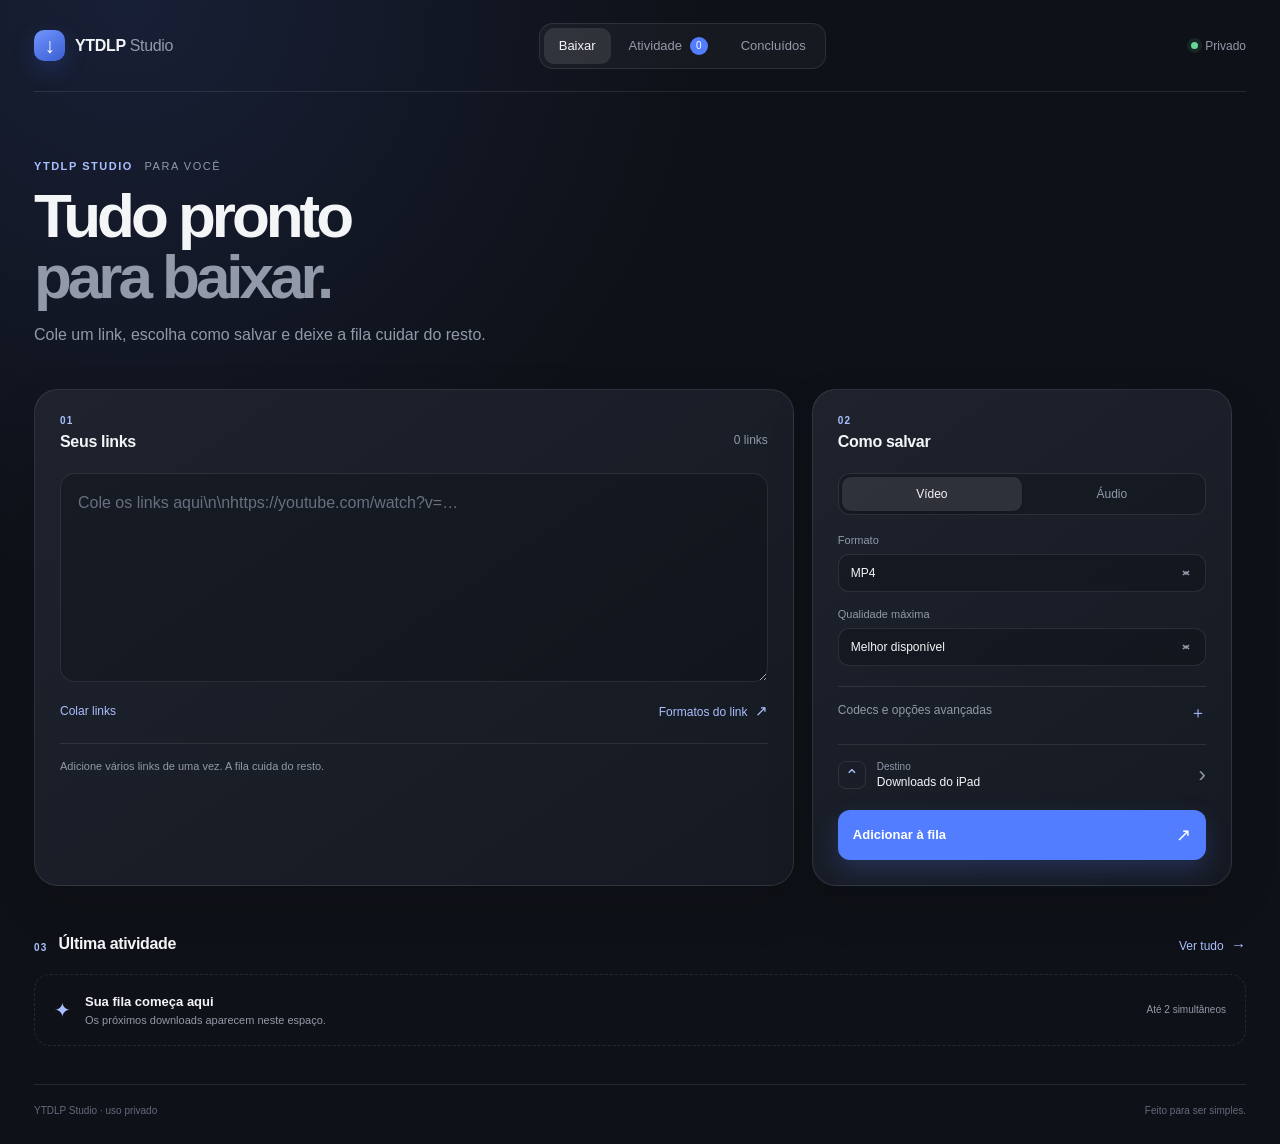
==== webapp/index.html @ c94beeeb "Add private iPad web frontend" ====
<!doctype html>
<html lang="pt-BR">
  <head>
    <meta charset="UTF-8" />
    <meta name="viewport" content="width=device-width, initial-scale=1, viewport-fit=cover" />
    <meta name="theme-color" content="#10131a" />
    <meta name="description" content="YTDLP Studio — downloads simples para você." />
    <link rel="icon" href="favicon.svg" type="image/svg+xml" />
    <link rel="stylesheet" href="styles.css" />
    <title>YTDLP Studio</title>
  </head>
  <body>
    <div class="app-shell">
      <header class="topbar">
        <a class="brand" href="#download" aria-label="YTDLP Studio, início">
          <span class="brand-mark" aria-hidden="true">↓</span>
          <span>YTDLP <em>Studio</em></span>
        </a>
        <nav class="nav-pills" aria-label="Navegação principal">
          <button class="nav-pill is-active" data-view="download">Baixar</button>
          <button class="nav-pill" data-view="activity">Atividade <span class="nav-count" id="active-count">0</span></button>
          <button class="nav-pill" data-view="completed">Concluídos</button>
        </nav>
        <div class="connection-status"><span class="status-dot"></span><span>Privado</span></div>
      </header>

      <main class="content">
        <section class="view is-visible" id="view-download" aria-labelledby="download-title">
          <div class="hero-copy">
            <p class="eyebrow">YTDLP Studio <span>para você</span></p>
            <h1 id="download-title">Tudo pronto<br /><span>para baixar.</span></h1>
            <p class="lede">Cole um link, escolha como salvar e deixe a fila cuidar do resto.</p>
          </div>

          <div class="composer-grid">
            <section class="panel links-panel" aria-labelledby="links-title">
              <div class="panel-heading">
                <div><p class="section-kicker">01</p><h2 id="links-title">Seus links</h2></div>
                <span class="link-count" id="link-count">0 links</span>
              </div>
              <label class="sr-only" for="links-input">Links para baixar, um por linha</label>
              <textarea id="links-input" rows="7" placeholder="Cole os links aqui\n\nhttps://youtube.com/watch?v=…"></textarea>
              <div class="input-footer">
                <button class="text-button" id="paste-button" type="button">Colar links</button>
                <button class="text-button" id="formats-button" type="button">Formatos do link <span>↗</span></button>
              </div>
              <p class="helper">Adicione vários links de uma vez. A fila cuida do resto.</p>
            </section>

            <section class="panel options-panel" aria-labelledby="options-title">
              <div class="panel-heading"><div><p class="section-kicker">02</p><h2 id="options-title">Como salvar</h2></div></div>
              <div class="segmented" role="group" aria-label="Tipo de mídia">
                <button class="segment is-selected" data-kind="video" type="button">Vídeo</button>
                <button class="segment" data-kind="audio" type="button">Áudio</button>
              </div>
              <div class="field-row">
                <label for="format-select">Formato</label>
                <select id="format-select"><option value="mp4">MP4</option><option value="webm">WebM</option><option value="mkv">MKV</option><option value="gif">GIF</option></select>
              </div>
              <div class="field-row" id="video-settings">
                <label for="quality-select">Qualidade máxima</label>
                <select id="quality-select"><option>Melhor disponível</option><option>2160p · 4K</option><option>1440p · 2K</option><option>1080p · Full HD</option><option>720p · HD</option></select>
              </div>
              <div class="field-row is-hidden" id="audio-settings">
                <label for="audio-quality-select">Qualidade de áudio</label>
                <select id="audio-quality-select"><option>Melhor disponível</option><option>320 kbps</option><option>192 kbps</option><option>128 kbps</option></select>
              </div>
              <details class="advanced-options">
                <summary>Codecs e opções avançadas <span>＋</span></summary>
                <div class="advanced-content">
                  <div class="field-row"><label for="codec-select">Codec da fonte</label><select id="codec-select"><option>Qualquer codec</option><option>H.264 / AVC</option><option>VP9</option><option>AV1</option></select></div>
                  <p class="helper">O vídeo é remuxado sem recodificar. Áudio pode ser convertido quando necessário.</p>
                </div>
              </details>
              <div class="destination"><span class="destination-icon">⌄</span><div><small>Destino</small><strong>Downloads do iPad</strong></div><span class="destination-arrow">›</span></div>
              <button class="primary-button" id="download-button" type="button"><span>Adicionar à fila</span><span class="button-arrow">↗</span></button>
            </section>
          </div>

          <section class="recent-section" aria-labelledby="recent-title">
            <div class="section-heading"><div><p class="section-kicker">03</p><h2 id="recent-title">Última atividade</h2></div><button class="text-button" data-view-target="activity" type="button">Ver tudo <span>→</span></button></div>
            <div id="recent-list" class="job-list"></div>
            <div id="recent-empty" class="empty-state"><span class="empty-icon">✦</span><div><strong>Sua fila começa aqui</strong><p>Os próximos downloads aparecem neste espaço.</p></div><span class="queue-note">Até 2 simultâneos</span></div>
          </section>
        </section>

        <section class="view" id="view-activity" aria-labelledby="activity-title">
          <div class="page-heading"><p class="eyebrow">Acompanhe tudo</p><h1 id="activity-title">Cada download,<br /><span>no seu tempo.</span></h1><p class="lede">O que está baixando e o que vem a seguir.</p></div>
          <div class="stats"><div><strong id="stat-active">0</strong><span>Baixando</span></div><div><strong id="stat-queued">0</strong><span>Na fila</span></div><div><strong id="stat-done">0</strong><span>Concluídos</span></div></div>
          <div id="activity-list" class="job-list full-list"></div>
          <div id="activity-empty" class="empty-large"><span>✦</span><h2>Tudo em dia</h2><p>Adicione novos links para começar sua próxima fila.</p><button class="secondary-button" data-view-target="download" type="button">Adicionar links</button></div>
        </section>

        <section class="view" id="view-completed" aria-labelledby="completed-title">
          <div class="page-heading"><p class="eyebrow">Sua coleção</p><h1 id="completed-title">Prontos para<br /><span>dar play.</span></h1><p class="lede">Seus downloads finalizados, reunidos em um lugar.</p></div>
          <div id="completed-list" class="job-list full-list"></div>
          <div id="completed-empty" class="empty-large"><span>✦</span><h2>Sua coleção começa aqui</h2><p>Quando um download terminar, você vai encontrá-lo aqui.</p><button class="secondary-button" data-view-target="download" type="button">Adicionar links</button></div>
        </section>
      </main>
      <footer class="footer"><span>YTDLP Studio · uso privado</span><span>Feito para ser simples.</span></footer>
    </div>
    <div class="toast" id="toast" role="status" aria-live="polite"></div>
    <script src="app.js"></script>
  </body>
</html>
---- webapp/styles.css ----
:root{color-scheme:dark;--bg:#0e1117;--surface:#171b24;--surface-2:#1d222d;--text:#f4f5f7;--muted:#9299a9;--line:rgba(255,255,255,.095);--blue:#527dff;--blue-bright:#aabfff;--orange:#f0a36f;--radius:24px}*{box-sizing:border-box}html{scroll-behavior:smooth}body{margin:0;background:radial-gradient(circle at 10% 0%,rgba(74,107,214,.16),transparent 36rem),var(--bg);color:var(--text);font-family:-apple-system,BlinkMacSystemFont,"Segoe UI",sans-serif;min-width:320px}button,select,textarea{font:inherit}button{cursor:pointer;color:inherit}.app-shell{max-width:1280px;margin:auto;min-height:100svh;padding:0 34px}.topbar{height:92px;display:flex;align-items:center;justify-content:space-between;gap:28px;border-bottom:1px solid var(--line)}.brand{display:flex;align-items:center;gap:10px;color:var(--text);font-size:16px;font-weight:650;letter-spacing:-.02em;text-decoration:none;white-space:nowrap}.brand em{color:var(--muted);font-style:normal;font-weight:450}.brand-mark{display:grid;place-items:center;width:31px;height:31px;border-radius:10px;background:linear-gradient(145deg,#7094ff,#3b5ed1);color:#fff;font-size:21px;font-weight:500;box-shadow:0 8px 22px rgba(59,94,209,.25)}.nav-pills{display:flex;gap:3px;padding:4px;border:1px solid var(--line);border-radius:14px;background:rgba(255,255,255,.035)}.nav-pill{border:0;border-radius:10px;background:transparent;color:var(--muted);padding:9px 15px;font-size:13px;transition:.2s}.nav-pill:hover,.nav-pill.is-active{background:rgba(255,255,255,.1);color:var(--text)}.nav-count{display:inline-grid;place-items:center;min-width:18px;height:18px;border-radius:9px;background:var(--blue);color:#fff;font-size:10px;margin-left:4px}.connection-status{display:flex;align-items:center;gap:7px;color:var(--muted);font-size:12px;white-space:nowrap}.status-dot{width:7px;height:7px;border-radius:50%;background:#66d69a;box-shadow:0 0 0 4px rgba(102,214,154,.1)}.content{padding:68px 0 38px}.view{display:none}.view.is-visible{display:block;animation:appear .25s ease-out}@keyframes appear{from{opacity:0;transform:translateY(5px)}to{opacity:1;transform:none}}.hero-copy,.page-heading{margin-bottom:42px}.eyebrow{margin:0 0 13px;color:var(--blue-bright);font-size:11px;letter-spacing:.14em;text-transform:uppercase;font-weight:700}.eyebrow span{color:var(--muted);font-weight:500;margin-left:7px}h1{margin:0;font-size:clamp(40px,5vw,62px);line-height:.99;letter-spacing:-.065em;font-weight:650}h1 span{color:var(--muted)}h2{margin:0;font-size:16px;letter-spacing:-.02em}.lede{color:var(--muted);font-size:16px;line-height:1.5;margin:15px 0 0;max-width:540px}.composer-grid{display:grid;grid-template-columns:minmax(0,1.4fr) minmax(320px,.8fr);gap:18px}.panel{background:linear-gradient(145deg,rgba(31,36,47,.96),rgba(22,26,35,.96));border:1px solid var(--line);border-radius:var(--radius);padding:25px;box-shadow:0 20px 50px rgba(0,0,0,.12)}.panel-heading,.section-heading{display:flex;align-items:flex-start;justify-content:space-between;gap:20px;margin-bottom:22px}.section-kicker{color:var(--blue-bright);font-size:10px;font-weight:700;letter-spacing:.12em;margin:0 0 7px}.link-count{color:var(--muted);font-size:12px;padding-top:18px}textarea{display:block;width:100%;resize:vertical;min-height:194px;border:1px solid var(--line);border-radius:15px;background:rgba(0,0,0,.19);color:var(--text);padding:17px;outline:0;line-height:1.55}textarea:focus,select:focus{border-color:var(--blue);box-shadow:0 0 0 3px rgba(82,125,255,.14)}textarea::placeholder{color:#687080}.input-footer{display:flex;justify-content:space-between;align-items:center;margin:15px 0 18px}.text-button{border:0;background:transparent;color:var(--blue-bright);padding:5px 0;font-size:12px}.text-button:hover{text-decoration:underline}.text-button span{font-size:15px;margin-left:4px}.helper{color:var(--muted);font-size:11px;line-height:1.45;margin:0;padding-top:15px;border-top:1px solid var(--line)}.segmented{display:grid;grid-template-columns:1fr 1fr;padding:3px;border-radius:12px;border:1px solid var(--line);background:rgba(0,0,0,.16);margin-bottom:19px}.segment{border:0;border-radius:9px;background:transparent;color:var(--muted);padding:10px;font-size:12px}.segment.is-selected{background:rgba(255,255,255,.1);color:var(--text);box-shadow:0 1px 4px rgba(0,0,0,.2)}.field-row{display:grid;gap:8px;margin-top:16px}.field-row label{color:var(--muted);font-size:11px}select{width:100%;appearance:none;border:1px solid var(--line);border-radius:11px;background:rgba(0,0,0,.2) url("data:image/svg+xml,%3Csvg xmlns='http://www.w3.org/2000/svg' width='12' height='12' fill='none' stroke='%239299a9' stroke-width='1.5'%3E%3Cpath d='m3 4 3 3 3-3M3 8l3-3 3 3'/%3E%3C/svg%3E") no-repeat right 13px center;color:var(--text);padding:11px 35px 11px 12px;outline:0;font-size:12px}.advanced-options{border-top:1px solid var(--line);margin-top:20px;padding-top:16px}.advanced-options summary{display:flex;justify-content:space-between;color:var(--muted);font-size:12px;cursor:pointer;list-style:none}.advanced-options summary::-webkit-details-marker{display:none}.advanced-options summary span{font-size:16px;color:var(--blue-bright)}.advanced-content{padding-top:3px}.destination{display:flex;align-items:center;gap:11px;border-top:1px solid var(--line);margin-top:20px;padding-top:16px}.destination-icon{display:grid;place-items:center;width:28px;height:28px;border:1px solid var(--line);border-radius:8px;color:var(--blue-bright);font-size:17px;transform:rotate(180deg)}.destination div{display:grid;gap:3px;flex:1}.destination small{color:var(--muted);font-size:10px}.destination strong{font-size:12px;font-weight:500}.destination-arrow{font-size:22px;color:var(--muted)}.primary-button,.secondary-button{width:100%;display:flex;align-items:center;justify-content:space-between;border:0;border-radius:12px;padding:14px 15px;margin-top:21px;background:var(--blue);color:#fff;font-size:13px;font-weight:650;box-shadow:0 10px 24px rgba(82,125,255,.22);transition:.2s}.primary-button:hover{background:#648aff;transform:translateY(-1px)}.button-arrow{font-size:18px;font-weight:400}.recent-section{margin-top:45px}.section-heading{align-items:center;margin-bottom:16px}.section-heading>div{display:flex;align-items:flex-end;gap:11px}.section-heading .section-kicker{margin:0}.job-list{display:grid;gap:10px}.job-card{display:grid;grid-template-columns:1fr auto;gap:18px;align-items:center;padding:17px 19px;border:1px solid var(--line);border-radius:16px;background:rgba(255,255,255,.035)}.job-main{min-width:0}.job-title{font-size:13px;font-weight:600;white-space:nowrap;overflow:hidden;text-overflow:ellipsis}.job-detail{color:var(--muted);font-size:11px;margin-top:5px}.job-progress{height:4px;border-radius:3px;background:rgba(255,255,255,.09);margin-top:12px;overflow:hidden}.job-progress span{display:block;height:100%;border-radius:inherit;background:var(--blue);transition:width .5s}.job-side{text-align:right;min-width:74px}.job-percent{font-size:12px;color:var(--blue-bright)}.job-state{color:var(--muted);font-size:10px;margin-top:4px}.job-action{border:1px solid var(--line);border-radius:8px;background:transparent;color:var(--muted);font-size:11px;padding:7px 9px;margin-top:8px}.job-action:hover{color:var(--text);border-color:var(--blue)}.empty-state{display:flex;align-items:center;gap:14px;border:1px dashed var(--line);border-radius:16px;padding:19px;color:var(--muted)}.empty-state strong{display:block;color:var(--text);font-size:13px}.empty-state p{margin:5px 0 0;font-size:11px}.empty-icon,.empty-large>span{color:var(--blue-bright);font-size:20px}.queue-note{margin-left:auto;font-size:10px}.stats{display:flex;gap:55px;margin:-10px 0 35px}.stats div{display:grid;gap:4px}.stats strong{color:var(--blue-bright);font-size:28px;font-weight:600;letter-spacing:-.05em}.stats span{color:var(--muted);font-size:11px}.full-list{max-width:850px}.empty-large{text-align:center;padding:70px 10px;color:var(--muted)}.empty-large>span{display:block;font-size:30px;margin-bottom:15px}.empty-large h2{color:var(--text);font-size:20px}.empty-large p{font-size:13px;margin:9px 0 20px}.secondary-button{display:inline-flex;width:auto;margin:0;padding:11px 16px;background:transparent;border:1px solid var(--line);box-shadow:none}.secondary-button:hover{border-color:var(--blue);background:rgba(82,125,255,.1)}.footer{display:flex;justify-content:space-between;border-top:1px solid var(--line);padding:20px 0 28px;color:#626a7b;font-size:10px}.toast{position:fixed;left:50%;bottom:25px;transform:translate(-50%,20px);opacity:0;pointer-events:none;padding:12px 16px;border:1px solid var(--line);border-radius:11px;background:#252c3a;color:var(--text);font-size:12px;transition:.25s;box-shadow:0 12px 30px rgba(0,0,0,.3)}.toast.is-visible{opacity:1;transform:translate(-50%,0)}.is-hidden{display:none!important}.sr-only{position:absolute;width:1px;height:1px;padding:0;margin:-1px;overflow:hidden;clip:rect(0,0,0,0);white-space:nowrap;border:0}@media(max-width:760px){.app-shell{padding:0 17px}.topbar{height:auto;min-height:75px;flex-wrap:wrap;gap:12px;padding:14px 0}.brand{font-size:14px}.connection-status{display:none}.nav-pills{order:3;width:100%;justify-content:space-between}.nav-pill{flex:1;padding:9px 7px}.content{padding:42px 0 28px}.hero-copy,.page-heading{margin-bottom:30px}h1{font-size:43px}.lede{font-size:14px}.composer-grid{grid-template-columns:1fr;gap:13px}.panel{padding:20px;border-radius:20px}.links-panel textarea{min-height:165px}.recent-section{margin-top:35px}.footer{font-size:9px}.job-card{grid-template-columns:1fr;gap:11px}.job-side{text-align:left;display:flex;align-items:center;gap:10px}.job-action{margin:0}.stats{gap:30px;margin-bottom:25px}}@media(min-width:761px){.options-panel{max-width:420px}.page-heading{max-width:650px}}
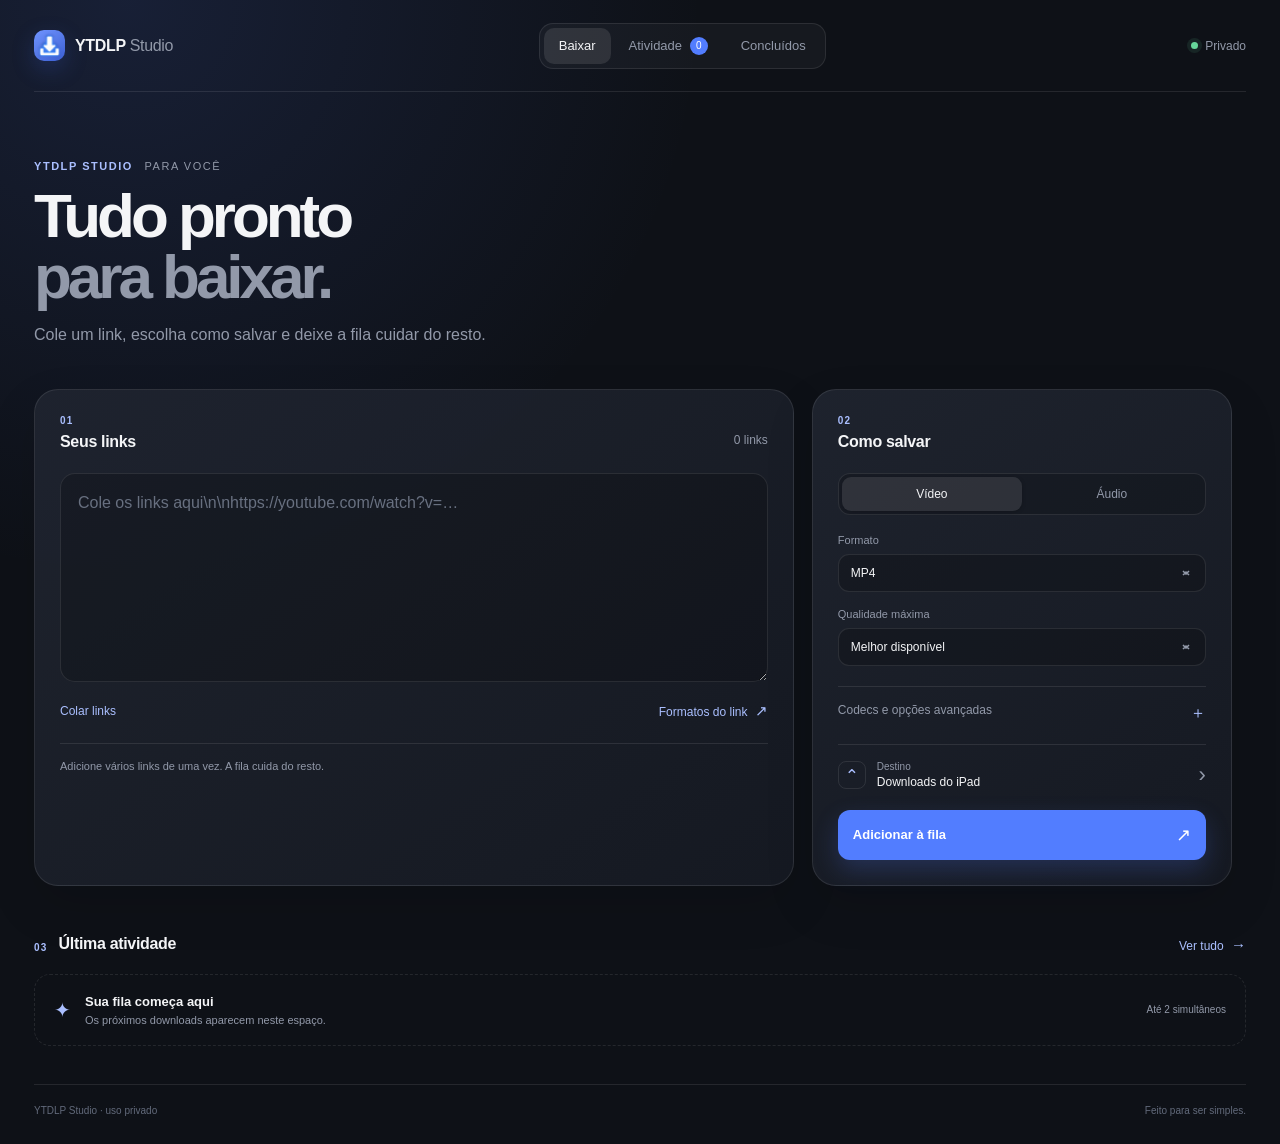
==== commit 26b2a6d6: "Add YTDLP icon to web app" ====
--- a/webapp/index.html
+++ b/webapp/index.html
@@ -5,6 +5,9 @@
     <meta name="viewport" content="width=device-width, initial-scale=1, viewport-fit=cover" />
     <meta name="theme-color" content="#10131a" />
     <meta name="description" content="YTDLP Studio — downloads simples para você." />
+    <meta name="apple-mobile-web-app-capable" content="yes" />
+    <meta name="apple-mobile-web-app-status-bar-style" content="black-translucent" />
+    <link rel="apple-touch-icon" href="app-icon.png" />
     <link rel="icon" href="favicon.svg" type="image/svg+xml" />
     <link rel="stylesheet" href="styles.css" />
     <title>YTDLP Studio</title>
@@ -13,7 +16,7 @@
     <div class="app-shell">
       <header class="topbar">
         <a class="brand" href="#download" aria-label="YTDLP Studio, início">
-          <span class="brand-mark" aria-hidden="true">↓</span>
+          <img class="brand-mark" src="app-icon.png" alt="" />
           <span>YTDLP <em>Studio</em></span>
         </a>
         <nav class="nav-pills" aria-label="Navegação principal">
@@ -100,6 +103,21 @@
       <footer class="footer"><span>YTDLP Studio · uso privado</span><span>Feito para ser simples.</span></footer>
     </div>
     <div class="toast" id="toast" role="status" aria-live="polite"></div>
+    <div class="login-overlay is-hidden" id="login-overlay" role="dialog" aria-modal="true" aria-labelledby="login-title">
+      <form class="login-card" id="login-form">
+        <img class="brand-mark" src="app-icon.png" alt="" />
+        <p class="eyebrow">Acesso privado</p>
+        <h2 id="login-title">Só para vocês.</h2>
+        <p>Digite a senha para abrir o YTDLP Studio.</p>
+        <label class="sr-only" for="login-password">Senha</label>
+        <input id="login-password" type="password" autocomplete="current-password" placeholder="Senha de acesso" required />
+        <button class="primary-button" type="submit"><span>Entrar</span><span class="button-arrow">↗</span></button>
+        <small id="login-error" class="login-error"></small>
+      </form>
+    </div>
+    <script>
+      window.YTDLP_API_BASE = "https://ytdlp-backend-qrwm.onrender.com";
+    </script>
     <script src="app.js"></script>
   </body>
 </html>
--- a/webapp/styles.css
+++ b/webapp/styles.css
@@ -1 +1,2 @@
 :root{color-scheme:dark;--bg:#0e1117;--surface:#171b24;--surface-2:#1d222d;--text:#f4f5f7;--muted:#9299a9;--line:rgba(255,255,255,.095);--blue:#527dff;--blue-bright:#aabfff;--orange:#f0a36f;--radius:24px}*{box-sizing:border-box}html{scroll-behavior:smooth}body{margin:0;background:radial-gradient(circle at 10% 0%,rgba(74,107,214,.16),transparent 36rem),var(--bg);color:var(--text);font-family:-apple-system,BlinkMacSystemFont,"Segoe UI",sans-serif;min-width:320px}button,select,textarea{font:inherit}button{cursor:pointer;color:inherit}.app-shell{max-width:1280px;margin:auto;min-height:100svh;padding:0 34px}.topbar{height:92px;display:flex;align-items:center;justify-content:space-between;gap:28px;border-bottom:1px solid var(--line)}.brand{display:flex;align-items:center;gap:10px;color:var(--text);font-size:16px;font-weight:650;letter-spacing:-.02em;text-decoration:none;white-space:nowrap}.brand em{color:var(--muted);font-style:normal;font-weight:450}.brand-mark{display:grid;place-items:center;width:31px;height:31px;border-radius:10px;background:linear-gradient(145deg,#7094ff,#3b5ed1);color:#fff;font-size:21px;font-weight:500;box-shadow:0 8px 22px rgba(59,94,209,.25)}.nav-pills{display:flex;gap:3px;padding:4px;border:1px solid var(--line);border-radius:14px;background:rgba(255,255,255,.035)}.nav-pill{border:0;border-radius:10px;background:transparent;color:var(--muted);padding:9px 15px;font-size:13px;transition:.2s}.nav-pill:hover,.nav-pill.is-active{background:rgba(255,255,255,.1);color:var(--text)}.nav-count{display:inline-grid;place-items:center;min-width:18px;height:18px;border-radius:9px;background:var(--blue);color:#fff;font-size:10px;margin-left:4px}.connection-status{display:flex;align-items:center;gap:7px;color:var(--muted);font-size:12px;white-space:nowrap}.status-dot{width:7px;height:7px;border-radius:50%;background:#66d69a;box-shadow:0 0 0 4px rgba(102,214,154,.1)}.content{padding:68px 0 38px}.view{display:none}.view.is-visible{display:block;animation:appear .25s ease-out}@keyframes appear{from{opacity:0;transform:translateY(5px)}to{opacity:1;transform:none}}.hero-copy,.page-heading{margin-bottom:42px}.eyebrow{margin:0 0 13px;color:var(--blue-bright);font-size:11px;letter-spacing:.14em;text-transform:uppercase;font-weight:700}.eyebrow span{color:var(--muted);font-weight:500;margin-left:7px}h1{margin:0;font-size:clamp(40px,5vw,62px);line-height:.99;letter-spacing:-.065em;font-weight:650}h1 span{color:var(--muted)}h2{margin:0;font-size:16px;letter-spacing:-.02em}.lede{color:var(--muted);font-size:16px;line-height:1.5;margin:15px 0 0;max-width:540px}.composer-grid{display:grid;grid-template-columns:minmax(0,1.4fr) minmax(320px,.8fr);gap:18px}.panel{background:linear-gradient(145deg,rgba(31,36,47,.96),rgba(22,26,35,.96));border:1px solid var(--line);border-radius:var(--radius);padding:25px;box-shadow:0 20px 50px rgba(0,0,0,.12)}.panel-heading,.section-heading{display:flex;align-items:flex-start;justify-content:space-between;gap:20px;margin-bottom:22px}.section-kicker{color:var(--blue-bright);font-size:10px;font-weight:700;letter-spacing:.12em;margin:0 0 7px}.link-count{color:var(--muted);font-size:12px;padding-top:18px}textarea{display:block;width:100%;resize:vertical;min-height:194px;border:1px solid var(--line);border-radius:15px;background:rgba(0,0,0,.19);color:var(--text);padding:17px;outline:0;line-height:1.55}textarea:focus,select:focus{border-color:var(--blue);box-shadow:0 0 0 3px rgba(82,125,255,.14)}textarea::placeholder{color:#687080}.input-footer{display:flex;justify-content:space-between;align-items:center;margin:15px 0 18px}.text-button{border:0;background:transparent;color:var(--blue-bright);padding:5px 0;font-size:12px}.text-button:hover{text-decoration:underline}.text-button span{font-size:15px;margin-left:4px}.helper{color:var(--muted);font-size:11px;line-height:1.45;margin:0;padding-top:15px;border-top:1px solid var(--line)}.segmented{display:grid;grid-template-columns:1fr 1fr;padding:3px;border-radius:12px;border:1px solid var(--line);background:rgba(0,0,0,.16);margin-bottom:19px}.segment{border:0;border-radius:9px;background:transparent;color:var(--muted);padding:10px;font-size:12px}.segment.is-selected{background:rgba(255,255,255,.1);color:var(--text);box-shadow:0 1px 4px rgba(0,0,0,.2)}.field-row{display:grid;gap:8px;margin-top:16px}.field-row label{color:var(--muted);font-size:11px}select{width:100%;appearance:none;border:1px solid var(--line);border-radius:11px;background:rgba(0,0,0,.2) url("data:image/svg+xml,%3Csvg xmlns='http://www.w3.org/2000/svg' width='12' height='12' fill='none' stroke='%239299a9' stroke-width='1.5'%3E%3Cpath d='m3 4 3 3 3-3M3 8l3-3 3 3'/%3E%3C/svg%3E") no-repeat right 13px center;color:var(--text);padding:11px 35px 11px 12px;outline:0;font-size:12px}.advanced-options{border-top:1px solid var(--line);margin-top:20px;padding-top:16px}.advanced-options summary{display:flex;justify-content:space-between;color:var(--muted);font-size:12px;cursor:pointer;list-style:none}.advanced-options summary::-webkit-details-marker{display:none}.advanced-options summary span{font-size:16px;color:var(--blue-bright)}.advanced-content{padding-top:3px}.destination{display:flex;align-items:center;gap:11px;border-top:1px solid var(--line);margin-top:20px;padding-top:16px}.destination-icon{display:grid;place-items:center;width:28px;height:28px;border:1px solid var(--line);border-radius:8px;color:var(--blue-bright);font-size:17px;transform:rotate(180deg)}.destination div{display:grid;gap:3px;flex:1}.destination small{color:var(--muted);font-size:10px}.destination strong{font-size:12px;font-weight:500}.destination-arrow{font-size:22px;color:var(--muted)}.primary-button,.secondary-button{width:100%;display:flex;align-items:center;justify-content:space-between;border:0;border-radius:12px;padding:14px 15px;margin-top:21px;background:var(--blue);color:#fff;font-size:13px;font-weight:650;box-shadow:0 10px 24px rgba(82,125,255,.22);transition:.2s}.primary-button:hover{background:#648aff;transform:translateY(-1px)}.button-arrow{font-size:18px;font-weight:400}.recent-section{margin-top:45px}.section-heading{align-items:center;margin-bottom:16px}.section-heading>div{display:flex;align-items:flex-end;gap:11px}.section-heading .section-kicker{margin:0}.job-list{display:grid;gap:10px}.job-card{display:grid;grid-template-columns:1fr auto;gap:18px;align-items:center;padding:17px 19px;border:1px solid var(--line);border-radius:16px;background:rgba(255,255,255,.035)}.job-main{min-width:0}.job-title{font-size:13px;font-weight:600;white-space:nowrap;overflow:hidden;text-overflow:ellipsis}.job-detail{color:var(--muted);font-size:11px;margin-top:5px}.job-progress{height:4px;border-radius:3px;background:rgba(255,255,255,.09);margin-top:12px;overflow:hidden}.job-progress span{display:block;height:100%;border-radius:inherit;background:var(--blue);transition:width .5s}.job-side{text-align:right;min-width:74px}.job-percent{font-size:12px;color:var(--blue-bright)}.job-state{color:var(--muted);font-size:10px;margin-top:4px}.job-action{border:1px solid var(--line);border-radius:8px;background:transparent;color:var(--muted);font-size:11px;padding:7px 9px;margin-top:8px}.job-action:hover{color:var(--text);border-color:var(--blue)}.empty-state{display:flex;align-items:center;gap:14px;border:1px dashed var(--line);border-radius:16px;padding:19px;color:var(--muted)}.empty-state strong{display:block;color:var(--text);font-size:13px}.empty-state p{margin:5px 0 0;font-size:11px}.empty-icon,.empty-large>span{color:var(--blue-bright);font-size:20px}.queue-note{margin-left:auto;font-size:10px}.stats{display:flex;gap:55px;margin:-10px 0 35px}.stats div{display:grid;gap:4px}.stats strong{color:var(--blue-bright);font-size:28px;font-weight:600;letter-spacing:-.05em}.stats span{color:var(--muted);font-size:11px}.full-list{max-width:850px}.empty-large{text-align:center;padding:70px 10px;color:var(--muted)}.empty-large>span{display:block;font-size:30px;margin-bottom:15px}.empty-large h2{color:var(--text);font-size:20px}.empty-large p{font-size:13px;margin:9px 0 20px}.secondary-button{display:inline-flex;width:auto;margin:0;padding:11px 16px;background:transparent;border:1px solid var(--line);box-shadow:none}.secondary-button:hover{border-color:var(--blue);background:rgba(82,125,255,.1)}.footer{display:flex;justify-content:space-between;border-top:1px solid var(--line);padding:20px 0 28px;color:#626a7b;font-size:10px}.toast{position:fixed;left:50%;bottom:25px;transform:translate(-50%,20px);opacity:0;pointer-events:none;padding:12px 16px;border:1px solid var(--line);border-radius:11px;background:#252c3a;color:var(--text);font-size:12px;transition:.25s;box-shadow:0 12px 30px rgba(0,0,0,.3)}.toast.is-visible{opacity:1;transform:translate(-50%,0)}.is-hidden{display:none!important}.sr-only{position:absolute;width:1px;height:1px;padding:0;margin:-1px;overflow:hidden;clip:rect(0,0,0,0);white-space:nowrap;border:0}@media(max-width:760px){.app-shell{padding:0 17px}.topbar{height:auto;min-height:75px;flex-wrap:wrap;gap:12px;padding:14px 0}.brand{font-size:14px}.connection-status{display:none}.nav-pills{order:3;width:100%;justify-content:space-between}.nav-pill{flex:1;padding:9px 7px}.content{padding:42px 0 28px}.hero-copy,.page-heading{margin-bottom:30px}h1{font-size:43px}.lede{font-size:14px}.composer-grid{grid-template-columns:1fr;gap:13px}.panel{padding:20px;border-radius:20px}.links-panel textarea{min-height:165px}.recent-section{margin-top:35px}.footer{font-size:9px}.job-card{grid-template-columns:1fr;gap:11px}.job-side{text-align:left;display:flex;align-items:center;gap:10px}.job-action{margin:0}.stats{gap:30px;margin-bottom:25px}}@media(min-width:761px){.options-panel{max-width:420px}.page-heading{max-width:650px}}
+ .brand-mark{object-fit:cover}.login-overlay{position:fixed;inset:0;display:grid;place-items:center;padding:20px;background:rgba(8,10,15,.8);backdrop-filter:blur(16px);z-index:20}.login-card{width:min(100%,360px);padding:30px;border:1px solid var(--line);border-radius:24px;background:linear-gradient(145deg,#202633,#151a24);box-shadow:0 30px 80px rgba(0,0,0,.4)}.login-card>.brand-mark{display:grid;margin-bottom:25px}.login-card h2{font-size:27px;margin:0;letter-spacing:-.04em}.login-card p:not(.eyebrow){color:var(--muted);font-size:13px;line-height:1.5;margin:10px 0 22px}.login-card input{width:100%;border:1px solid var(--line);border-radius:11px;background:rgba(0,0,0,.22);color:var(--text);padding:13px;outline:0}.login-card input:focus{border-color:var(--blue);box-shadow:0 0 0 3px rgba(82,125,255,.14)}.login-card .primary-button{margin-top:12px}.login-error{display:block;color:var(--orange);font-size:11px;margin-top:12px;min-height:15px}
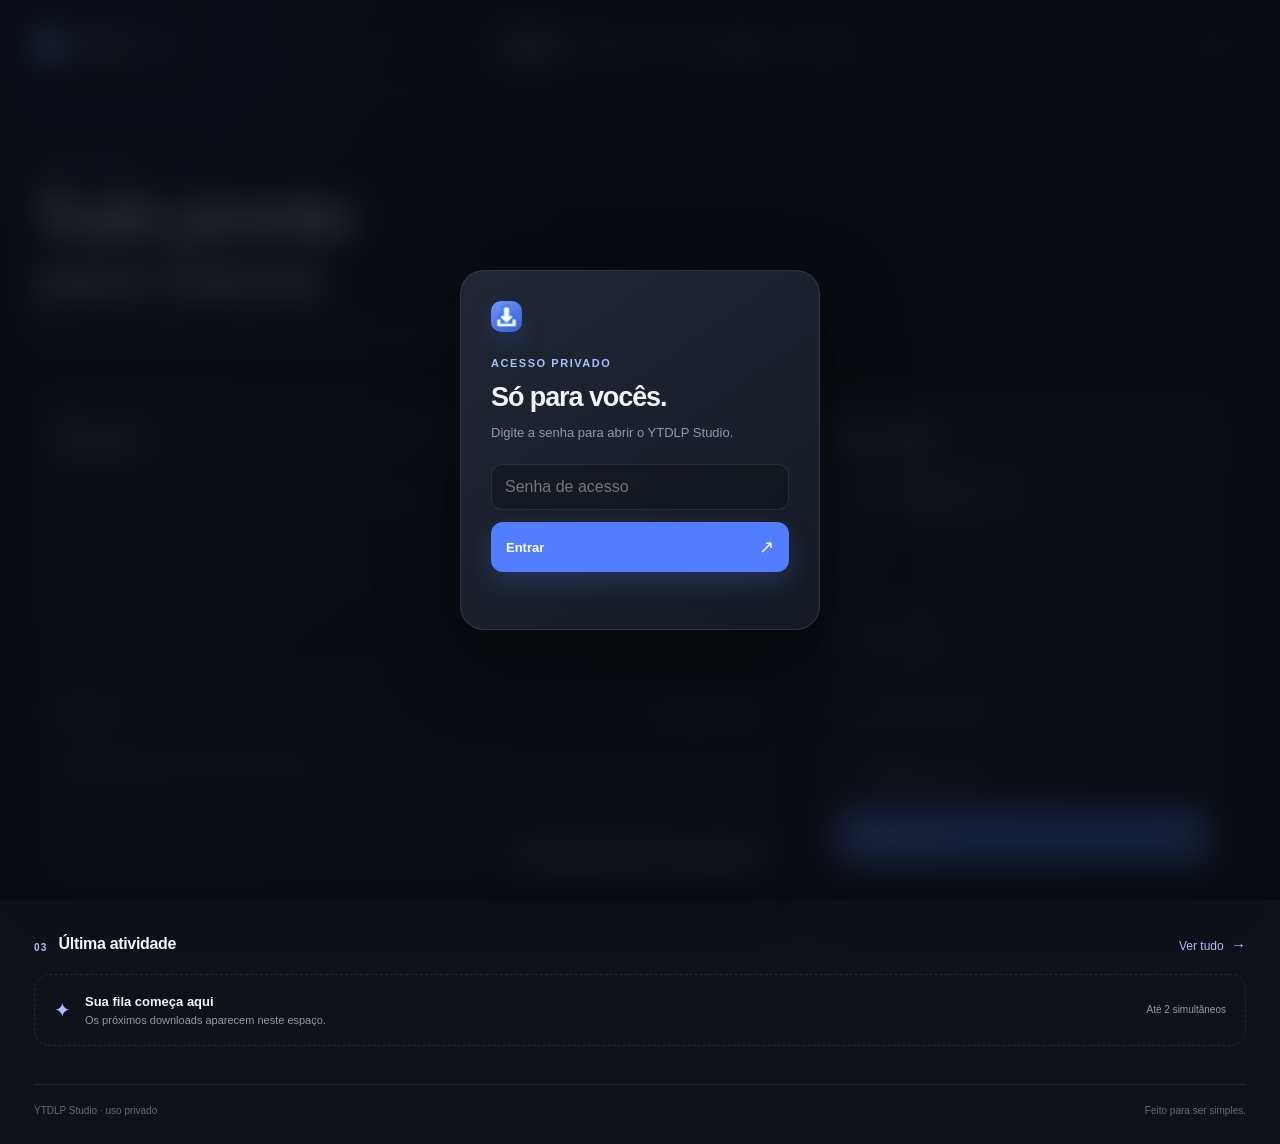
==== commit 917bc0ef: "Add web Instagram story selection and restore macOS app" ====
--- a/webapp/index.html
+++ b/webapp/index.html
@@ -10,6 +10,7 @@
     <link rel="apple-touch-icon" href="app-icon.png" />
     <link rel="icon" href="favicon.svg" type="image/svg+xml" />
     <link rel="stylesheet" href="styles.css" />
+    <link rel="stylesheet" href="instagram.css" />
     <title>YTDLP Studio</title>
   </head>
   <body>
@@ -21,6 +22,7 @@
         </a>
         <nav class="nav-pills" aria-label="Navegação principal">
           <button class="nav-pill is-active" data-view="download">Baixar</button>
+          <button class="nav-pill" data-view="instagram">Instagram</button>
           <button class="nav-pill" data-view="activity">Atividade <span class="nav-count" id="active-count">0</span></button>
           <button class="nav-pill" data-view="completed">Concluídos</button>
         </nav>
@@ -87,6 +89,21 @@
           </section>
         </section>
 
+        <section class="view" id="view-instagram" aria-labelledby="instagram-title">
+          <div class="page-heading"><p class="eyebrow">Instagram</p><h1 id="instagram-title">Stories,<br /><span>do seu jeito.</span></h1><p class="lede">Encontre o perfil e escolha as fotos e os vídeos que quer salvar.</p></div>
+          <form class="panel instagram-search" id="instagram-form">
+            <label for="instagram-profile">Perfil ou link de Story</label>
+            <div class="instagram-search-row"><input id="instagram-profile" type="text" placeholder="@usuario ou link do Instagram" autocomplete="off" autocapitalize="none" spellcheck="false" maxlength="512" required /><button class="primary-button" id="instagram-list" type="submit">Listar Stories</button></div>
+            <p class="helper">Consulte os Stories ativos de perfis públicos, sem conectar sua conta do Instagram.</p>
+          </form>
+          <p id="instagram-message" class="instagram-message" role="status" aria-live="polite">Os Stories disponíveis aparecerão aqui para você escolher.</p>
+          <div id="instagram-results" class="is-hidden">
+            <div class="stories-toolbar"><div><h2 id="stories-title"></h2><p id="stories-count" class="lede"></p></div><button id="stories-select-all" class="secondary-button" type="button">Selecionar todos</button></div>
+            <div id="stories-grid" class="stories-grid"></div>
+            <div class="stories-save"><span id="stories-selection" aria-live="polite">Nenhum selecionado</span><button id="stories-download" class="primary-button" type="button" disabled>Baixar selecionados</button><small>Uma mídia é salva como foto ou vídeo. Várias mídias são reunidas em um ZIP.</small></div>
+          </div>
+        </section>
+
         <section class="view" id="view-activity" aria-labelledby="activity-title">
           <div class="page-heading"><p class="eyebrow">Acompanhe tudo</p><h1 id="activity-title">Cada download,<br /><span>no seu tempo.</span></h1><p class="lede">O que está baixando e o que vem a seguir.</p></div>
           <div class="stats"><div><strong id="stat-active">0</strong><span>Baixando</span></div><div><strong id="stat-queued">0</strong><span>Na fila</span></div><div><strong id="stat-done">0</strong><span>Concluídos</span></div></div>
@@ -116,7 +133,7 @@
       </form>
     </div>
     <script>
-      window.YTDLP_API_BASE = "https://ytdlp-backend-qrwm.onrender.com";
+      window.YTDLP_API_BASE = window.location.origin;
     </script>
     <script src="app.js"></script>
   </body>
--- a/webapp/instagram.css
+++ b/webapp/instagram.css
@@ -0,0 +1 @@
+input{font:inherit}button:disabled{opacity:.5;cursor:default;transform:none}.job-action{text-decoration:none;display:inline-block}.instagram-search{max-width:850px}.instagram-search>label{font-size:14px;font-weight:600}.instagram-search-row{display:flex;gap:12px;margin:16px 0}.instagram-search input{min-width:0;flex:1;border:1px solid var(--line);border-radius:12px;background:rgba(0,0,0,.2);padding:14px;color:var(--text);outline:0}.instagram-search input:focus{border-color:var(--blue);box-shadow:0 0 0 3px #527dff30}.instagram-search .primary-button{width:auto;margin:0;white-space:nowrap;min-height:46px}.instagram-message{color:var(--muted);font-size:14px;line-height:1.5;margin:25px 0}.stories-toolbar{display:flex;justify-content:space-between;align-items:center;margin:28px 0 20px;gap:12px}.stories-toolbar .lede{font-size:13px;margin:6px 0 0}.stories-grid{display:grid;grid-template-columns:repeat(auto-fill,minmax(150px,1fr));gap:16px}.story-card{position:relative;border:1px solid var(--line);border-radius:16px;background:var(--surface);overflow:hidden;cursor:pointer}.story-card:has(input:checked){outline:2px solid var(--blue);outline-offset:2px}.story-checkbox{position:absolute;top:12px;left:12px;z-index:1;width:24px;height:24px;accent-color:var(--blue);cursor:pointer}.story-preview{aspect-ratio:9/14;background:#0b0e14;position:relative;overflow:hidden}.story-preview img{width:100%;height:100%;object-fit:cover;color:var(--muted);font-size:12px}.story-kind{position:absolute;right:10px;bottom:10px;background:#0e1117d9;border-radius:6px;padding:5px 8px;font-size:11px}.story-caption{display:grid;gap:6px;padding:14px;font-size:13px}.story-caption small{font-size:11px;color:var(--muted)}.stories-save{position:sticky;bottom:12px;z-index:2;display:flex;flex-wrap:wrap;align-items:center;gap:12px;margin-top:25px;padding:16px 20px;border:1px solid var(--line);border-radius:16px;background:#1d222df5;box-shadow:0 8px 32px #0005}.stories-save>span{flex:1;font-size:13px}.stories-save .primary-button{margin:0;width:auto;min-height:46px}.stories-save small{flex-basis:100%;font-size:11px;color:var(--muted)}button:focus-visible,a:focus-visible{outline:2px solid var(--blue-bright);outline-offset:3px}@media(max-width:560px){.instagram-search-row{flex-direction:column}.instagram-search .primary-button{justify-content:center}.stories-grid{grid-template-columns:repeat(2,minmax(0,1fr));gap:12px}.stories-toolbar .secondary-button{font-size:12px}.stories-save{bottom:8px;padding:14px}.stories-save .primary-button{font-size:12px}}@media(prefers-reduced-motion:reduce){*{scroll-behavior:auto!important;animation:none!important;transition:none!important}}
